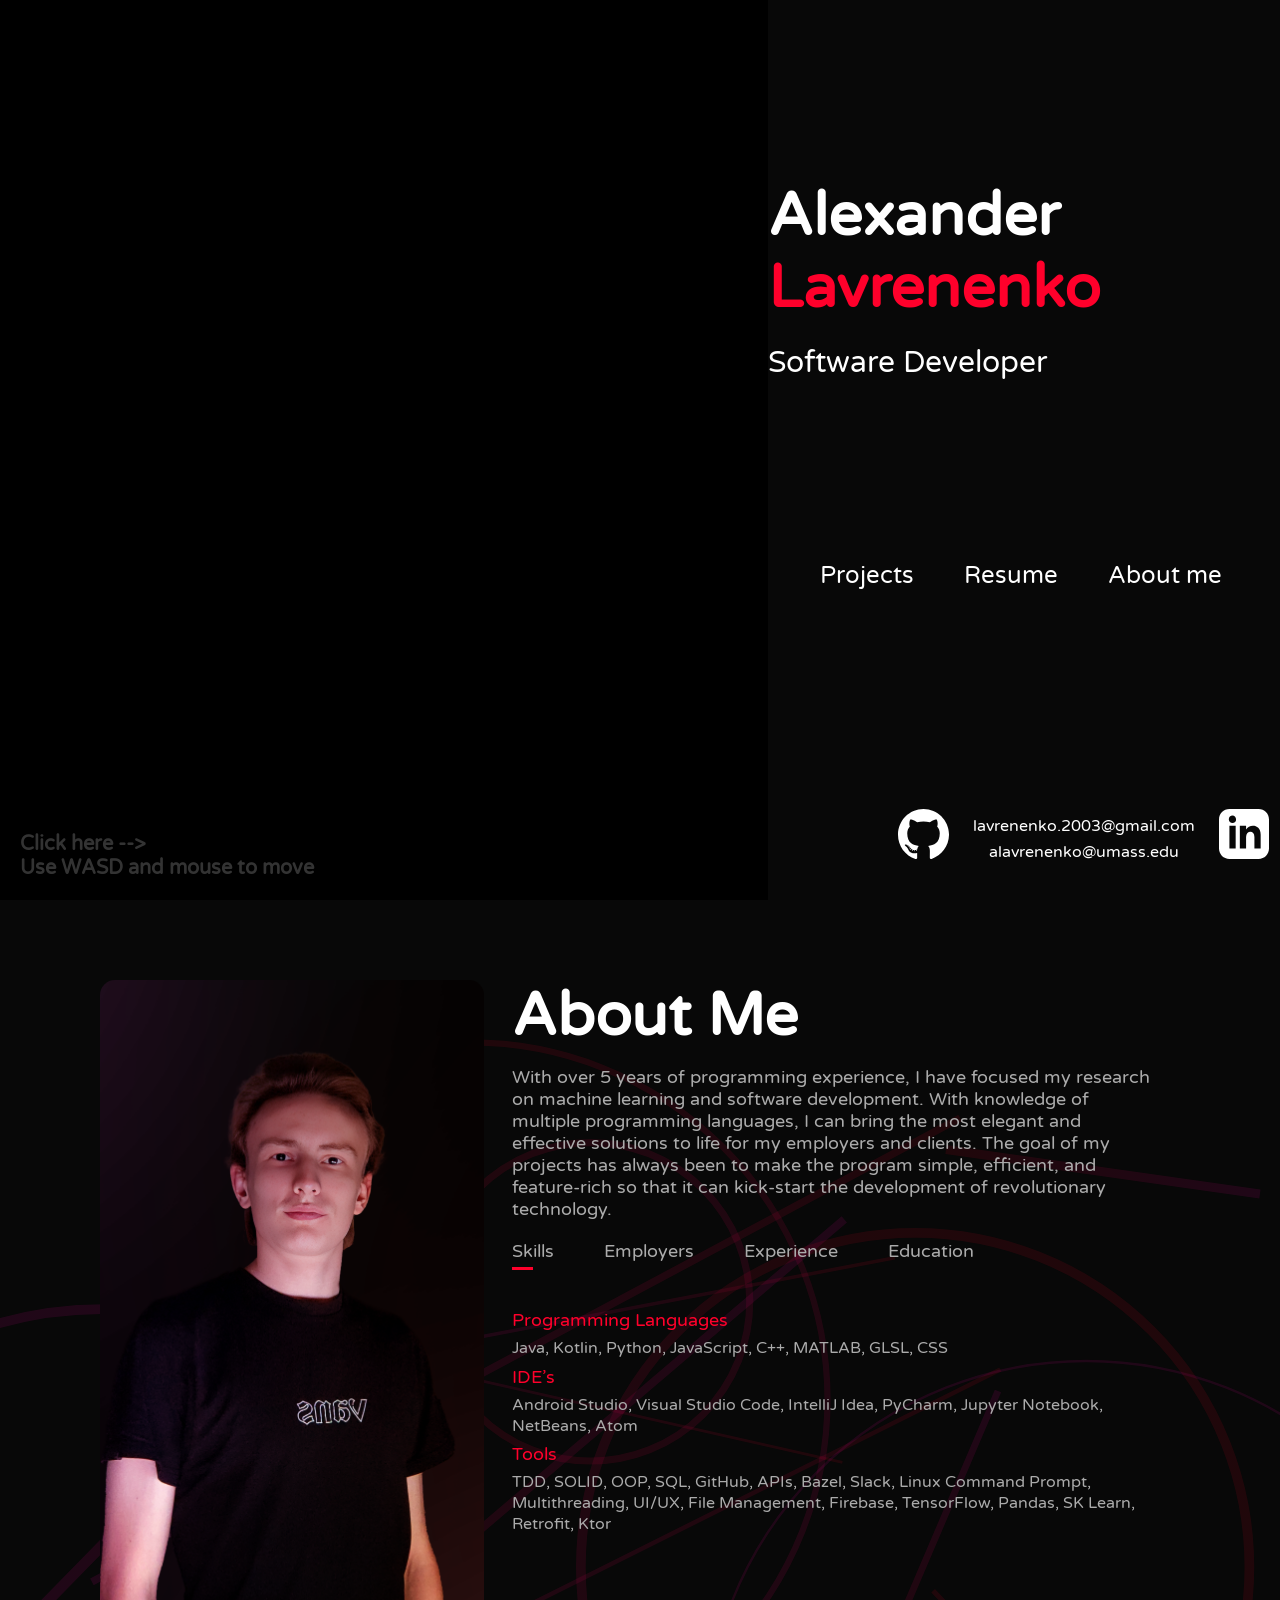
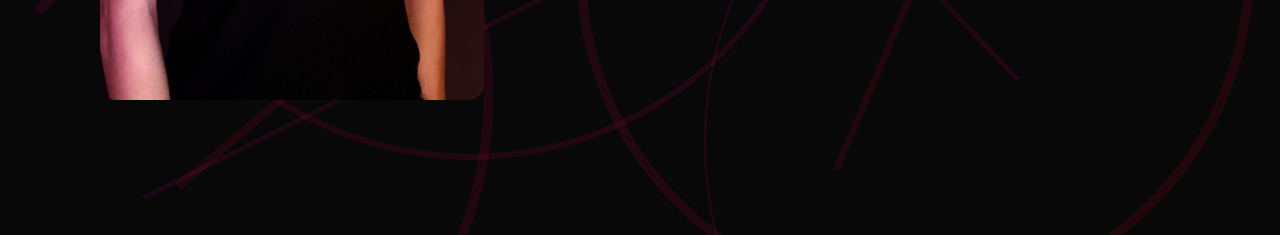
==== index.html @ 7424602b "Initial commit" ====
<!DOCTYPE html>
<html>
   <head>
      <meta charset="utf-8">
      <title>Home page</title>
      <link rel="stylesheet" href="css/home.css">
   </head>
   <body>
      <div id="header">
         <div class="container">
            <canvas id="cube_canvas"></canvas>
            <div class="nav-container">
               <div class="header-text">
                  <h1>Alexander <span>Lavrenenko</span></h1>
                  <p>Software Developer</p>
               </div>
               <nav>
                  <ul>
                     <li>
                        <a href="projects.html">Projects</a>
                        <a href="resume.html">Resume</a>
                        <a href="#about">About me</a>
                     </li>
                  </ul>
               </nav>
               <div class="socials">
                  <div class="link"><a href="https://github.com/Scrip00"><img
                           src="imgs/GitHub_logo.svg"></a></div>
                  <div class="link"><h3>lavrenenko.2003@gmail.com<br>alavrenenko@umass.edu</h3></div>
                  <div class="link"><a
                        href="https://www.linkedin.com/in/alexander-lavrenenko/"><img
                           src="imgs/LinkedIn_logo.svg"></a></div>
               </div>
            </div>
         </div>
         <h2 id="helper">Click here --><br>Use WASD and mouse to move</h2>
      </div>
      <div id="about">
         <canvas id='background'></canvas>
         <div class="container">
            <div class="row">
               <div class="about-col-1">
                  <img src="/imgs/My_photo.png" width="40%">
               </div>
               <div class="about-col-2">
                  <h1 class="sub-title">About Me</h1>
                  <p>With <span>over 5 years</span> of programming experience, I
                     have focused my research on <span>machine learning and
                        software
                        development</span>. With knowledge of multiple
                     programming languages, I can bring <span>the most elegant
                        and effective solutions</span> to life for my employers
                     and
                     clients. The goal of my projects has always been to make
                     the program
                     <span>simple, efficient, and feature-rich</span> so that it
                     can
                     kick-start the development of revolutionary technology.</p>
                  <div class="tab-titles">
                     <p class="tab-links active-link"
                        onclick="opentab('skills')">Skills</p>
                     <p class="tab-links" onclick="opentab('employers')">Employers</p>
                     <p class="tab-links" onclick="opentab('experience')">Experience</p>
                     <p class="tab-links" onclick="opentab('education')">Education</p>
                  </div>
                  <div class="tab-contents active-tab" id="skills">
                     <ul>
                        <li><span>Programming Languages</span><br>Java, Kotlin,
                           Python, JavaScript, C++, MATLAB, GLSL, CSS</li>
                        <li><span>IDE’s</span><br>Android Studio, Visual Studio
                           Code, IntelliJ Idea, PyCharm, Jupyter Notebook,
                           NetBeans, Atom</li>
                        <li><span>Tools</span><br>TDD, SOLID, OOP, SQL, GitHub,
                           APIs, Bazel, Slack, Linux Command Prompt,
                           Multithreading, UI/UX, File Management, Firebase,
                           TensorFlow, Pandas, SK Learn, Retrofit, Ktor</li>
                     </ul>
                  </div>
                  <div class="tab-contents" id="employers">
                     <ul>
                        <li><span>University of Massachusetts Amherst</span>⠀(Jul
                           – Aug 2022)<br>Manager
                           - UMass Summer Conference Services</li>
                        <li><span>MoodMe</span>⠀(Feb
                           – Apr 2022)<br>Android Developer Intern</li>
                        <li><span>Russian Academy of Sciences</span>⠀(Jun 2020 –
                           Sep 2020)<br>Software
                           Engineer Intern</li>
                        <li><span>TAU Tracker Company</span>⠀(Nov 2019 – Oct
                           2020)<br>Software
                           Engineer Intern</li>
                     </ul>
                  </div>
                  <div class="tab-contents" id="experience">
                     <ul>
                        <li><span>Awards</span><br>Faculty Honors in Fall 2021
                           and Spring 2022<br>Multiple prize-winner of Russian
                           National Physics Olympiad<br>Physics and Mathematics
                           Olympiad "Phystech"<br>Mathematics Olympiad "Unity
                           Formula"</li>
                        <li><span>Clubs</span><br>UMass ACM Machine Learning
                           Club<br>UMass Undergraduate Math Club</li>
                     </ul>
                  </div>
                  <div class="tab-contents" id="education">
                     <ul>
                        <li><span>University of Massachusetts Amherst</span><br>College
                           of Information and Computer Sciences<br>B.S.
                           in Computer Science and Mathematics (double major)<br>Exp.
                           Graduation: May 2024<br>GPA: 4.0</li>
                        <li><span>Skolkovo International Gymnasium</span><br>International
                           Baccalaureate<br>2019-2021<br>IB Score: 40/45</li>
                     </ul>
                  </div>
               </div>
            </div>
         </div>
      </div>
      <script src="js/raymarching.js" type="text/javascript"></script>
      <script src="js/background.js" type="text/javascript"></script>
      <script>
         var tablinks = document.getElementsByClassName("tab-links");
         var tabcontents = document.getElementsByClassName("tab-contents");
         
         function opentab(tabname) {
            for (tablink of tablinks) {
               tablink.classList.remove("active-link");
            }
            for (tabcontent of tabcontents) {
               tabcontent.classList.remove("active-tab");
            }
            event.currentTarget.classList.add("active-link");
            document.getElementById(tabname).classList.add("active-tab");
         }
      </script>
   </body>
</html>
---- css/home.css ----
@import url(https://fonts.googleapis.com/css?family=Varela+Round);

:root {
    --red: #ff002b;
}

html {
    scroll-behavior: smooth;
}

* {
    margin: 0;
    padding: 0;
    font-family: 'Varela Round';
    box-sizing: border-box;
}

body {
    background: #080808;
    color: #fff;
}

#background {
    position: absolute;
    width: 100%;
    height: 95%;
    z-index: -2;
}

#header {
    width: 100%;
    height: 100vh;
    background-size: cover;
    background-position: center;
}

#helper {
    color: #fff;
    position: absolute;
    bottom: 20px;
    font-size: 20px;
    left: 20px;
    opacity: 0.2;
}

.container {
    display: flex;
    align-items: center;
    justify-content: space-between;
    position: absolute;
}

.container canvas {
    width: 60vw;
    height: 100vh;
}

nav ul li {
    width: 100%;
    text-align: center;
    display: inline-block;
    list-style: none;
    margin: 20vh 20px;
}

nav ul li a {
    color: #fff;
    text-decoration: none;
    margin-right: 46px;
    font-size: 24px;
    position: relative;
}

nav ul li a::after {
    content: '';
    width: 0;
    height: 3px;
    background: var(--red);
    position: absolute;
    left: 0;
    bottom: -6px;
    transition: 0.5s;
}

nav ul li a:hover::after {
    width: 100%;
}

.header-text {
    top: 0;
    margin-top: 20vh;
    font-size: 30px;
}

.header-text h1 {
    font-size: 60px;
    margin-top: 20px;
}

.header-text p {
    position: relative;
    margin-top: 20px;
}

.header-text h1 span {
    color: var(--red);
}

.nav-container {
    height: 100vh;
}

.nav-container .socials {
    position: absolute;
    width: max-content;
    bottom: 36px;
    height: fit-content;
    margin-left: 130px;
}

.nav-container .socials .link {
    display: inline-block;
    vertical-align: bottom;
    list-style: none;
    margin-right: 20px;
    height: fit-content;
}

.nav-container .socials .link h3 {
    text-align: center;
    height: 50px;
    font-size: 16px;
    font-weight: 200;
    line-height: 1.6;
}

.nav-container .socials .link img {
    height: 50px;
}

#about {
    padding: 80px 0;
    height: 100vh;
    color: #ababab;
}

.row {
    display: flex;
    justify-content: space-between;
    flex-wrap: wrap;
}

.about-col-1 {
    flex-basis: 35%;
}

.about-col-1 img {
    height: 80vh;
    margin-bottom: 10vh;
    width: 30vw;
    margin-left: 100px;
    border-radius: 15px;
    object-fit: cover;
}

.about-col-2 {
    flex-basis: 60%;
    padding-right: 10vw;
}

.sub-title {
    font-size: 60px;
    font-weight: 600;
    margin-bottom: 14px;
    color: white;
}

.about-col-2 p {
    font-size: 18px;
}

.about-col-2 p span {
    /* color: var(--red); */
    /* font-size: 19px; */
}


.tab-titles {
    display: flex;
    margin: 20px 0 40px;
}

.tab-links {
    margin-right: 50px;
    font-size: 18px;
    font-weight: 500;
    cursor: pointer;
    position: relative;
}

.tab-links::after {
    content: '';
    width: 0;
    height: 3px;
    background: var(--red);
    position: absolute;
    left: 0;
    bottom: -8px;
    transition: 0.5s;
}

.tab-links.active-link::after {
    width: 50%;
}

.tab-contents ul li {
    list-style: none;
    /* margin: 10px 0; */
    font-size: 16px;
    line-height: 1.3;
}

.tab-contents ul li span {
    color: var(--red);
    /* ff004f */
    font-size: 18px;
    line-height: 2.0;
}

.tab-contents {
    display: none;
}

.tab-contents.active-tab {
    display: block;
}

@media only screen and (max-width:1000px) {
    .header-text {
        padding-left: 10px;
        margin-right: 20px;
    }

    nav ul li {
        display: grid;
    }

    nav ul li a {
        margin-top: 50px;
        margin-right: 0px;
    }

    .row {
        display: grid;
        width: 100%;
        margin-bottom: 100px;
        justify-content: space-between;
    }

    .about-col-1 {
        width: 100%;
        text-align: center;
    }

    .about-col-1 img {
        height: 80vh;
        width: 100%;
        padding: 10px;
        margin-left: 0;
        margin-bottom: 20px;
        border-radius: 40px;
    }

    .about-col-2 {
        padding-right: 0;
        padding: 30px;
    }

    .nav-container .socials {
        position: absolute;
        bottom: 36px;
        margin-left: 10px;
    }

    .nav-container .socials .link {
        margin-right: 20px;
    }

    .nav-container .socials .link h3 {
        font-size: 16px;
    }

    .about-col-2 p {
        font-size: 36px;
    }

    .about-col-2 .sub-title {
        margin-bottom: 30px;
    }

    .tab-titles {
        margin-top: 100px;
    }

    .tab-contents ul li {
        margin: 30px 0;
        font-size: 30px;

    }

    .tab-contents ul li span {
        font-size: 40px;
        line-height: 2.0;
    }

    #background {
        height: 170%;
    }
}
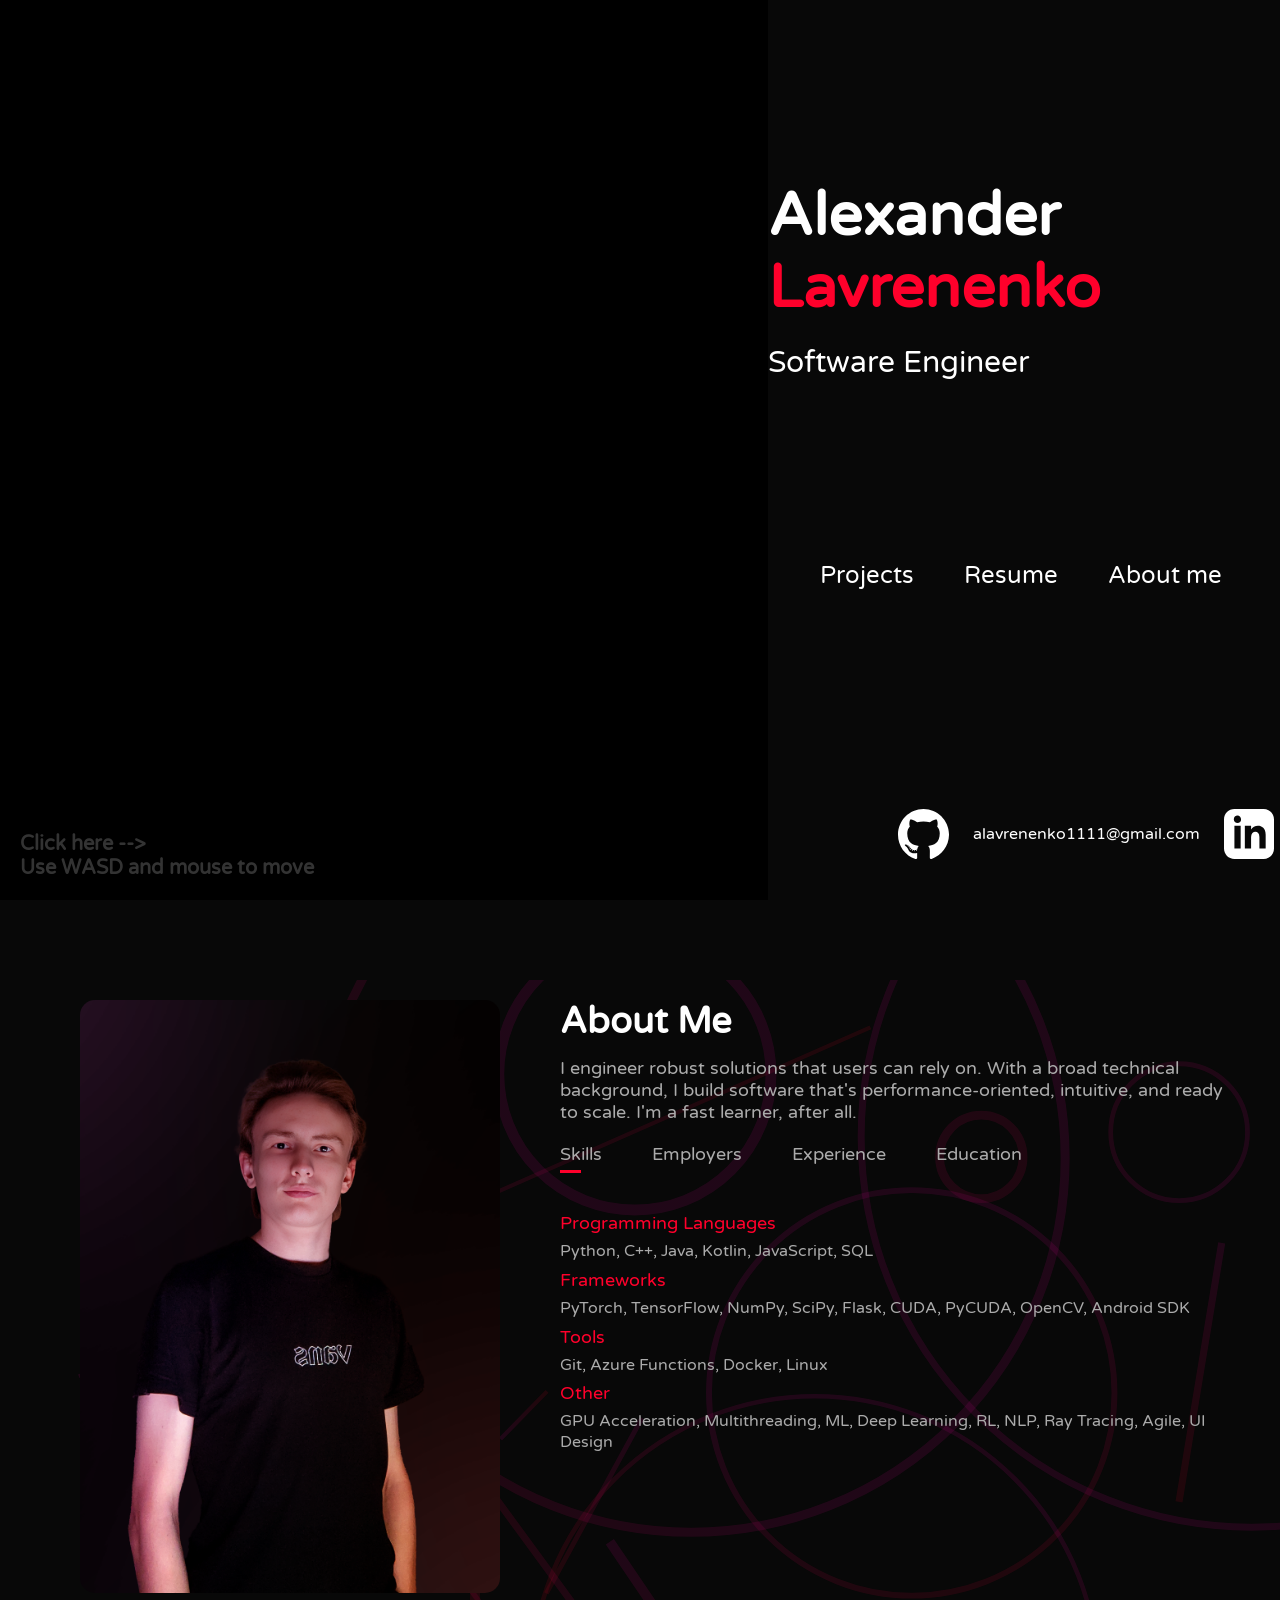
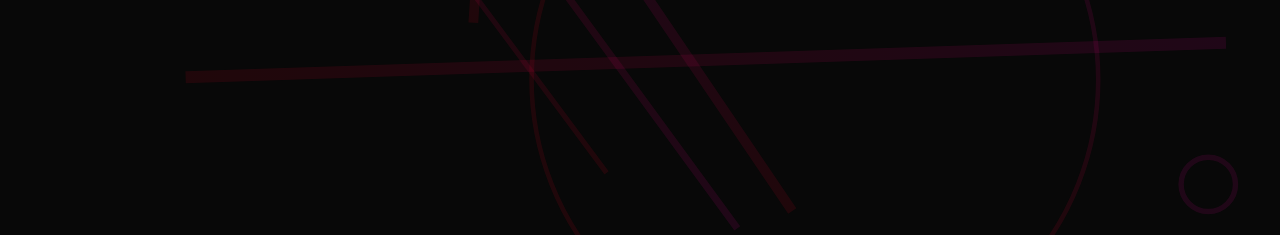
==== commit 99e6d64d: "Small updates" ====
--- a/index.html
+++ b/index.html
@@ -12,7 +12,7 @@
             <div class="nav-container">
                <div class="header-text">
                   <h1>Alexander <span>Lavrenenko</span></h1>
-                  <p>Software Developer</p>
+                  <p>Software Engineer</p>
                </div>
                <nav>
                   <ul>
@@ -26,7 +26,7 @@
                <div class="socials">
                   <div class="link"><a href="https://github.com/Scrip00"><img
                            src="imgs/GitHub_logo.svg"></a></div>
-                  <div class="link"><h3>lavrenenko.2003@gmail.com<br>alavrenenko@umass.edu</h3></div>
+                  <div class="link"><h3>alavrenenko1111@gmail.com</h3></div>
                   <div class="link"><a
                         href="https://www.linkedin.com/in/alexander-lavrenenko/"><img
                            src="imgs/LinkedIn_logo.svg"></a></div>
@@ -44,18 +44,7 @@
                </div>
                <div class="about-col-2">
                   <h1 class="sub-title">About Me</h1>
-                  <p>With <span>over 5 years</span> of programming experience, I
-                     have focused my research on <span>machine learning and
-                        software
-                        development</span>. With knowledge of multiple
-                     programming languages, I can bring <span>the most elegant
-                        and effective solutions</span> to life for my employers
-                     and
-                     clients. The goal of my projects has always been to make
-                     the program
-                     <span>simple, efficient, and feature-rich</span> so that it
-                     can
-                     kick-start the development of revolutionary technology.</p>
+                  <p>I engineer robust solutions that users can rely on. With a broad technical background, I build software that's performance-oriented, intuitive, and ready to scale. I'm a fast learner, after all.</p>
                   <div class="tab-titles">
                      <p class="tab-links active-link"
                         onclick="opentab('skills')">Skills</p>
@@ -65,19 +54,16 @@
                   </div>
                   <div class="tab-contents active-tab" id="skills">
                      <ul>
-                        <li><span>Programming Languages</span><br>Java, Kotlin,
-                           Python, JavaScript, C++, MATLAB, GLSL, CSS</li>
-                        <li><span>IDE’s</span><br>Android Studio, Visual Studio
-                           Code, IntelliJ Idea, PyCharm, Jupyter Notebook,
-                           NetBeans, Atom</li>
-                        <li><span>Tools</span><br>TDD, SOLID, OOP, SQL, GitHub,
-                           APIs, Bazel, Slack, Linux Command Prompt,
-                           Multithreading, UI/UX, File Management, Firebase,
-                           TensorFlow, Pandas, SK Learn, Retrofit, Ktor</li>
+                        <li><span>Programming Languages</span><br>Python, C++, Java, Kotlin, JavaScript, SQL</li>
+                        <li><span>Frameworks</span><br>PyTorch, TensorFlow, NumPy, SciPy, Flask, CUDA, PyCUDA, OpenCV, Android SDK</li>
+                        <li><span>Tools</span><br>Git, Azure Functions, Docker, Linux</li>
+                        <li><span>Other</span><br>GPU Acceleration, Multithreading, ML, Deep Learning, RL, NLP, Ray Tracing, Agile, UI Design</li>
                      </ul>
                   </div>
                   <div class="tab-contents" id="employers">
                      <ul>
+                        <li><span>Portal</span>⠀(May 2022 – Present)<br>Software Engineer Team Leader</li>
+                        <li><span>Microsoft, Nuance</span>⠀(Jan 2022 – Feb 2022)<br>Software Engineer</li>
                         <li><span>University of Massachusetts Amherst</span>⠀(Jul
                            – Aug 2022)<br>Manager
                            - UMass Summer Conference Services</li>
@@ -93,7 +79,7 @@
                   </div>
                   <div class="tab-contents" id="experience">
                      <ul>
-                        <li><span>Awards</span><br>Faculty Honors in Fall 2021
+                        <li><span>Awards</span><br>Winner of the UofT AI ProjectX competition 2022<br>Faculty Honors in Fall 2021
                            and Spring 2022<br>Multiple prize-winner of Russian
                            National Physics Olympiad<br>Physics and Mathematics
                            Olympiad "Phystech"<br>Mathematics Olympiad "Unity
@@ -106,10 +92,9 @@
                      <ul>
                         <li><span>University of Massachusetts Amherst</span><br>College
                            of Information and Computer Sciences<br>B.S.
-                           in Computer Science and Mathematics (double major)<br>Exp.
-                           Graduation: May 2024<br>GPA: 4.0</li>
+                           in Computer Science<br>September 2021 – December 2024<br>GPA: 3.8</li>
                         <li><span>Skolkovo International Gymnasium</span><br>International
-                           Baccalaureate<br>2019-2021<br>IB Score: 40/45</li>
+                           Baccalaureate<br>2019 – 2021<br>IB Score: 40/45</li>
                      </ul>
                   </div>
                </div>
@@ -133,5 +118,22 @@
             document.getElementById(tabname).classList.add("active-tab");
          }
       </script>
+      <script>
+         function isMobileDevice() {
+           return /Android|iPhone|iPod|iPad|BlackBerry|IEMobile|Opera Mini/i.test(navigator.userAgent);
+         }
+         
+         window.addEventListener('load', function() {
+           if (isMobileDevice()) {
+             let canvas = document.getElementById("cube_canvas");
+             canvas.parentNode.removeChild(canvas);
+             canvas = document.getElementById("helper");
+             canvas.parentNode.removeChild(canvas);
+             canvas = document.querySelector(".socials");
+             canvas.parentNode.removeChild(canvas);
+           }
+         });
+         </script>
+         
    </body>
 </html>
--- a/css/home.css
+++ b/css/home.css
@@ -1,4 +1,4 @@
-@import url(https://fonts.googleapis.com/css?family=Varela+Round);
+@import url('https://fonts.googleapis.com/css?family=Varela+Round');
 
 :root {
     --red: #ff002b;
@@ -18,6 +18,7 @@
 body {
     background: #080808;
     color: #fff;
+    overflow-x: hidden;
 }
 
 #background {
@@ -48,6 +49,7 @@
     align-items: center;
     justify-content: space-between;
     position: absolute;
+    width: 100%;
 }
 
 .container canvas {
@@ -131,7 +133,7 @@
     height: 50px;
     font-size: 16px;
     font-weight: 200;
-    line-height: 1.6;
+    line-height: 2.6;
 }
 
 .nav-container .socials .link img {
@@ -139,7 +141,7 @@
 }
 
 #about {
-    padding: 80px 0;
+    padding: 80px 20px;
     height: 100vh;
     color: #ababab;
 }
@@ -148,28 +150,29 @@
     display: flex;
     justify-content: space-between;
     flex-wrap: wrap;
+    max-width: 1200px;
+    margin: 0 auto;
 }
 
 .about-col-1 {
     flex-basis: 35%;
+    margin: 20px;
 }
 
 .about-col-1 img {
-    height: 80vh;
-    margin-bottom: 10vh;
-    width: 30vw;
-    margin-left: 100px;
+    height: auto;
+    width: 100%;
     border-radius: 15px;
     object-fit: cover;
 }
 
 .about-col-2 {
     flex-basis: 60%;
-    padding-right: 10vw;
+    padding: 20px;
 }
 
 .sub-title {
-    font-size: 60px;
+    font-size: 36px;
     font-weight: 600;
     margin-bottom: 14px;
     color: white;
@@ -235,19 +238,31 @@
     display: block;
 }
 
+.header-text {
+    margin-right: 20px;
+}
+
 @media only screen and (max-width:1000px) {
     .header-text {
-        padding-left: 10px;
-        margin-right: 20px;
+        margin-top: 20vh; /* Moves the text 20% from the top */
+        margin-left: 10vw;
+        text-align: center; /* Centers text content */
+        font-size: 40px;
+    }
+    
+    .header-text h1 {
+        font-size: 100px;
+        margin-top: 20px;
     }
 
     nav ul li {
+        margin: 15vh 5vw;
         display: grid;
     }
 
     nav ul li a {
         margin-top: 50px;
-        margin-right: 0px;
+        font-size: 40px;
     }
 
     .row {
@@ -263,12 +278,12 @@
     }
 
     .about-col-1 img {
-        height: 80vh;
+        height: auto;
         width: 100%;
         padding: 10px;
         margin-left: 0;
         margin-bottom: 20px;
-        border-radius: 40px;
+        border-radius: 15px;
     }
 
     .about-col-2 {
@@ -276,22 +291,8 @@
         padding: 30px;
     }
 
-    .nav-container .socials {
-        position: absolute;
-        bottom: 36px;
-        margin-left: 10px;
-    }
-
-    .nav-container .socials .link {
-        margin-right: 20px;
-    }
-
-    .nav-container .socials .link h3 {
+    .about-col-2 p {
         font-size: 16px;
-    }
-
-    .about-col-2 p {
-        font-size: 36px;
     }
 
     .about-col-2 .sub-title {
@@ -300,20 +301,24 @@
 
     .tab-titles {
         margin-top: 100px;
+        flex-wrap: wrap;
+        justify-content: center;
+    }
+
+    .tab-links {
+        margin: 10px;
     }
 
     .tab-contents ul li {
         margin: 30px 0;
-        font-size: 30px;
-
+        font-size: 16px;
     }
 
     .tab-contents ul li span {
-        font-size: 40px;
-        line-height: 2.0;
+        font-size: 18px;
     }
 
     #background {
-        height: 170%;
-    }
-}+        height: auto;
+    }
+}
